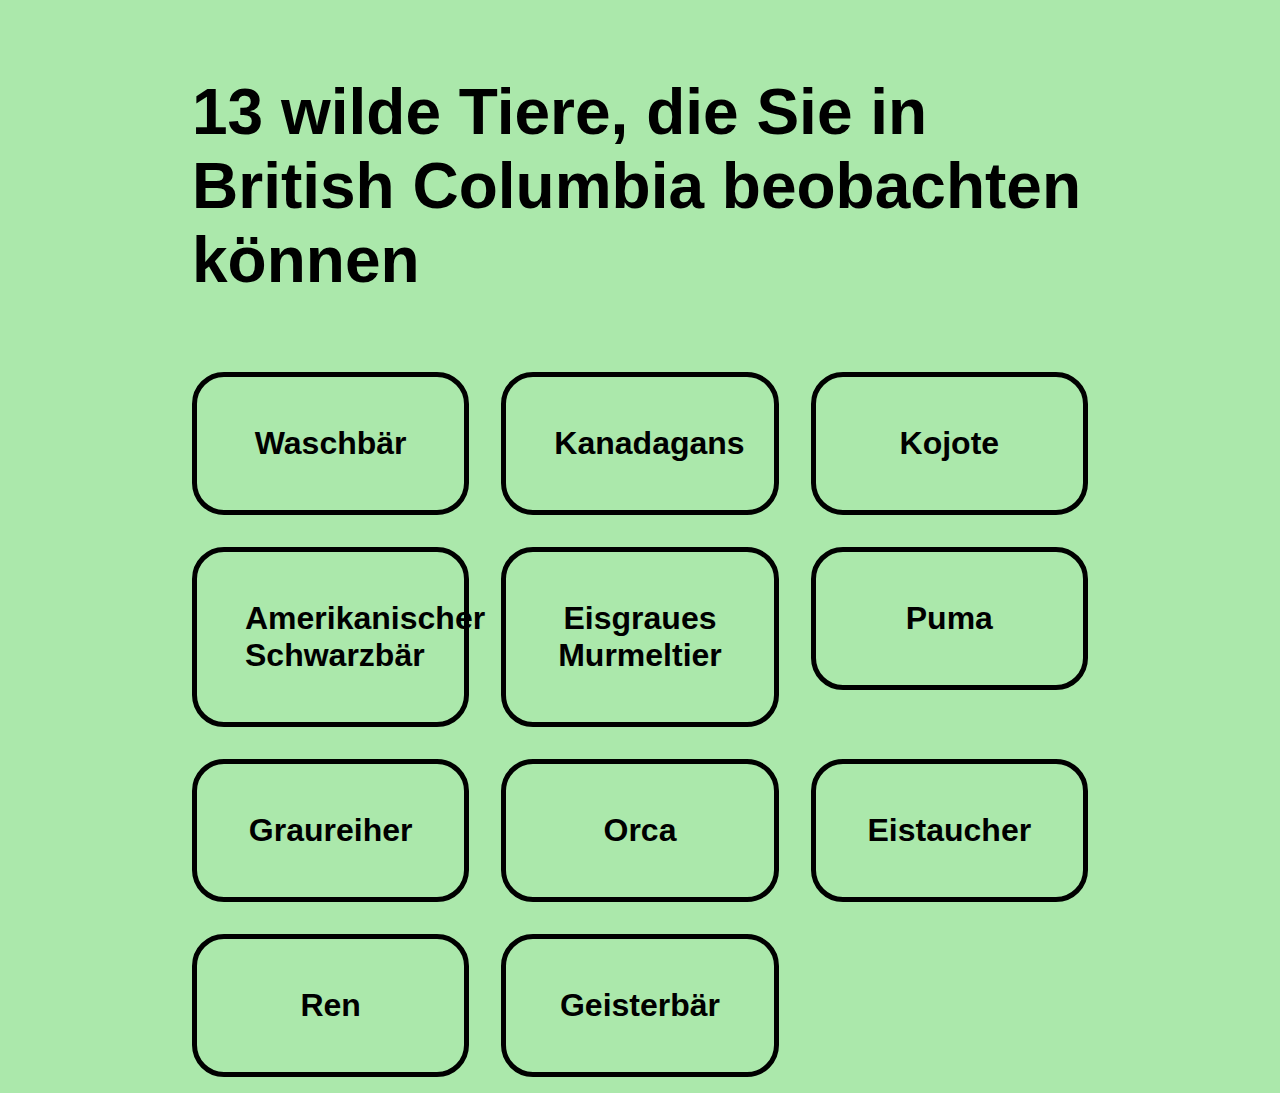
==== 04_01b/index.html @ 2c45850d "files for chapter 4" ====
<!DOCTYPE html>
<html lang="de">

<head>
  <meta charset="UTF-8" />
  <meta name="viewport" content="width=device-width, initial-scale=1.0" />
  <link href="style.css" rel="stylesheet" />
  <link href="extra.css" rel="stylesheet" />
  <script src="script.js" defer></script>
  <title> 13 wilde Tiere, die Sie in British Columbia beobachten können</title>
  <style>
    body {
      background-color: hsl(120, 57%, 79%);
    }
  </style>
</head>

<body>
  <header class="masthead">
    <h1>13 wilde Tiere, die Sie in British Columbia beobachten können</h1>
  </header>
  <main class="main-content">
    <ul class="animals">
      <li><a href="https://de.wikipedia.org/wiki/Waschb%C3%A4r">Waschbär</a></li>
      <li>
        <a href="https://de.wikipedia.org/wiki/Kanadagans"> Kanadagans</a>
      </li>
      <li><a href="https://de.wikipedia.org/wiki/Kojote">Kojote</a></li>
      <li>
        <a href="https://de.wikipedia.org/wiki/Amerikanischer_Schwarzb%C3%A4r">Amerikanischer Schwarzbär</a>
      </li>
      <li>
        <a href="https://de.wikipedia.org/wiki/Eisgraues_Murmeltier">Eisgraues Murmeltier</a>
      </li>
      <li><a href="https://de.wikipedia.org/wiki/Puma">Puma</a></li>
      <li>
        <a href="https://de.wikipedia.org/wiki/Graureiher">Graureiher</a>
      </li>
      <li><a href="https://de.wikipedia.org/wiki/Orca,_der_Killerwal">Orca</a></li>
      <li>
        <a href="https://de.wikipedia.org/wiki/Eistaucher">Eistaucher</a>
      </li>
      <li><a href="https://de.wikipedia.org/wiki/Ren">Ren</a></li>
      <li>
        <a href="https://de.wikipedia.org/wiki/Kermodeb%C3%A4r">Geisterbär</a>
      </li>
    </ul>
  </main>
</body>

</html>
---- 04_01b/style.css ----
:root {
  --max-width: 70vw;
  --whitespace: 2rem;
}

* {
  box-sizing: border-box;
}

body {
  margin: 1rem;
  font-family: -apple-system, BlinkMacSystemFont, "Segoe UI", Roboto, Oxygen,
    Ubuntu, Cantarell, "Open Sans", "Helvetica Neue", sans-serif;
}

.masthead {
  margin-block: var(--whitespace);
  margin-inline: auto;
  max-inline-size: var(--max-width, 70vw);
  display: flex;
  justify-content: center;
}

.masthead h1 {
  font-size: 400%;
}

.main-content {
  margin-inline: auto;
  max-inline-size: var(--max-width, 70vw);
}

.animals {
  display: grid;
  grid-template-columns: repeat(auto-fit, minmax(30ch, 1fr));
  gap: var(--whitespace);
  list-style-type: none;
  margin: 0;
  padding: 0;
}

.animals li {
  font-size: 200%;
  font-weight: 600;
  text-align: center;
}

.animals li a {
  --whitespace: 3rem;
  border: 5px solid black;
  display: block;
  padding: var(--whitespace);
  text-decoration: none;
  color: var(--color, black);
  background-color: var(--bg-color, transparent);
}

.animals li a:hover {
  text-decoration: underline;
}
---- 04_01b/extra.css ----
.animals li a {
  border-radius: 2rem;
  transition: color 0.3s;
  transition: background-color 0.3s;
}

.animals li a:hover {
  background: black;
  color: white;
}
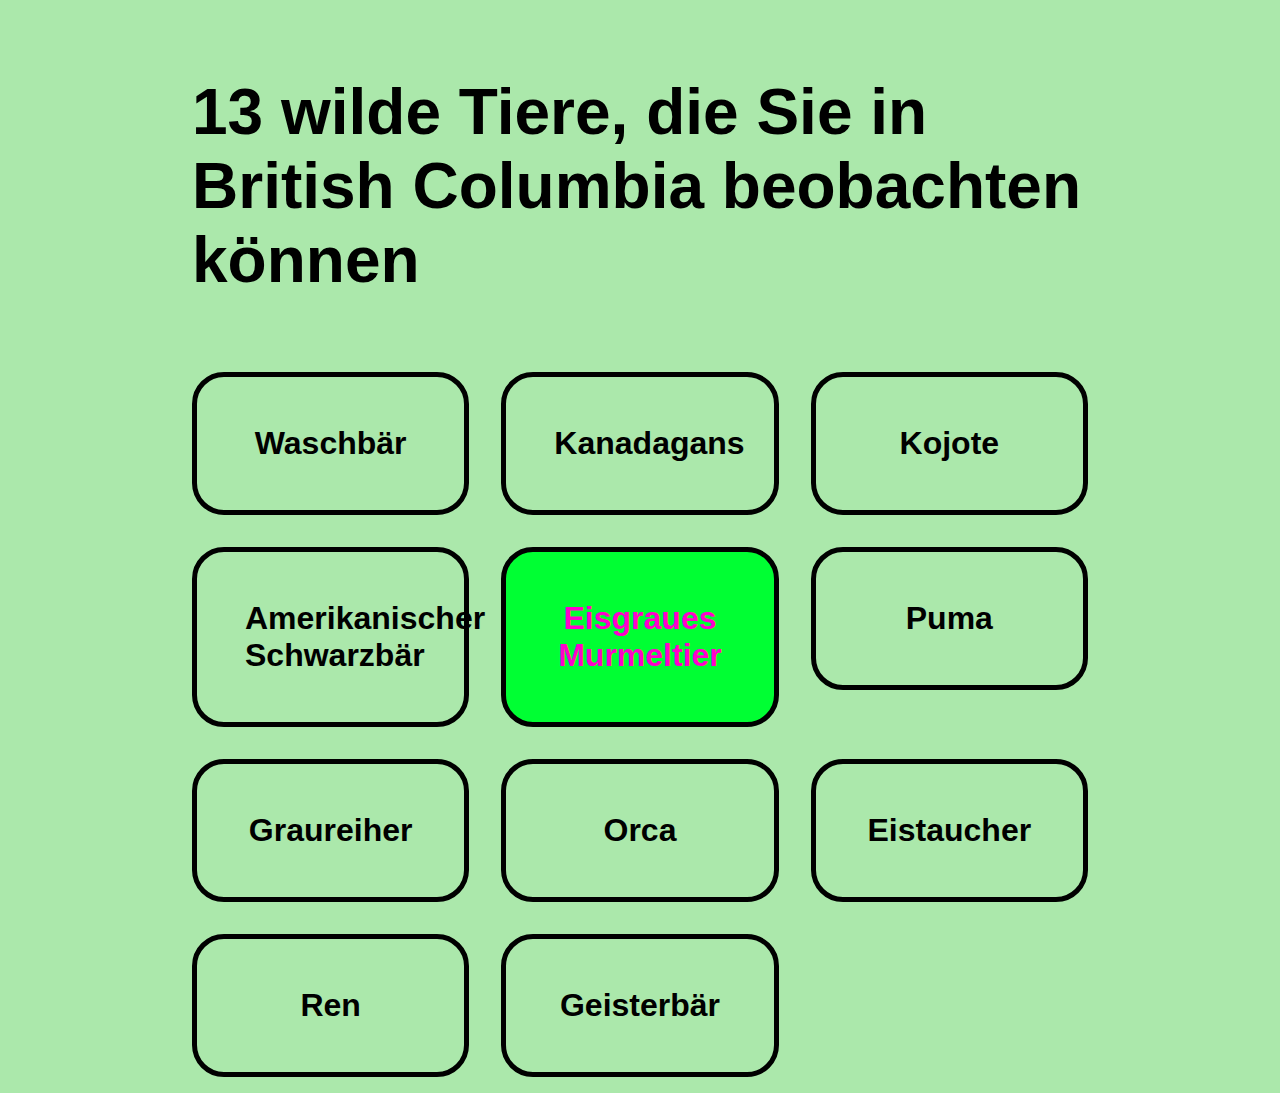
==== commit e78dee8d: "added inline custom properties" ====
--- a/04_01b/index.html
+++ b/04_01b/index.html
@@ -30,7 +30,10 @@
         <a href="https://de.wikipedia.org/wiki/Amerikanischer_Schwarzb%C3%A4r">Amerikanischer Schwarzbär</a>
       </li>
       <li>
-        <a href="https://de.wikipedia.org/wiki/Eisgraues_Murmeltier">Eisgraues Murmeltier</a>
+        <a href="https://de.wikipedia.org/wiki/Eisgraues_Murmeltier" style="
+                      --color: hsl(312, 100%, 50%);
+                      --bg-color: hsl(132, 100%, 50%);
+                    ">Eisgraues Murmeltier</a>
       </li>
       <li><a href="https://de.wikipedia.org/wiki/Puma">Puma</a></li>
       <li>
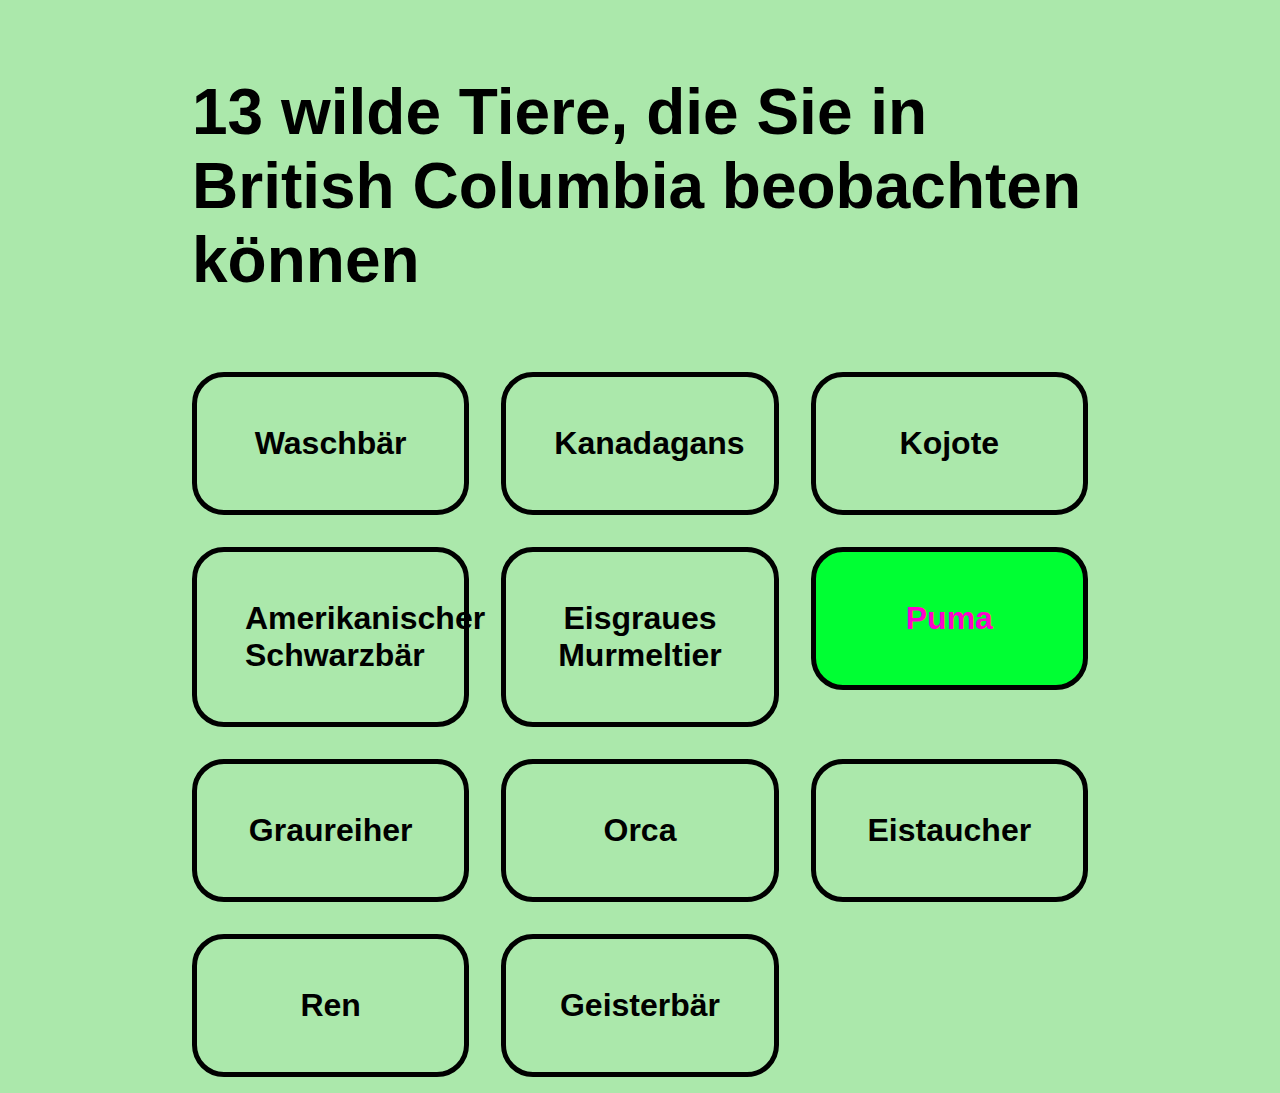
==== commit ecc09a96: "changed" ====
--- a/04_01b/index.html
+++ b/04_01b/index.html
@@ -30,12 +30,12 @@
         <a href="https://de.wikipedia.org/wiki/Amerikanischer_Schwarzb%C3%A4r">Amerikanischer Schwarzbär</a>
       </li>
       <li>
-        <a href="https://de.wikipedia.org/wiki/Eisgraues_Murmeltier" style="
-                      --color: hsl(312, 100%, 50%);
-                      --bg-color: hsl(132, 100%, 50%);
-                    ">Eisgraues Murmeltier</a>
+        <a href="https://de.wikipedia.org/wiki/Eisgraues_Murmeltier">Eisgraues Murmeltier</a>
       </li>
-      <li><a href="https://de.wikipedia.org/wiki/Puma">Puma</a></li>
+      <li><a href="https://de.wikipedia.org/wiki/Puma" style="
+                    --color: hsl(312, 100%, 50%);
+                    --bg-color: hsl(132, 100%, 50%);
+                  ">Puma</a></li>
       <li>
         <a href="https://de.wikipedia.org/wiki/Graureiher">Graureiher</a>
       </li>
